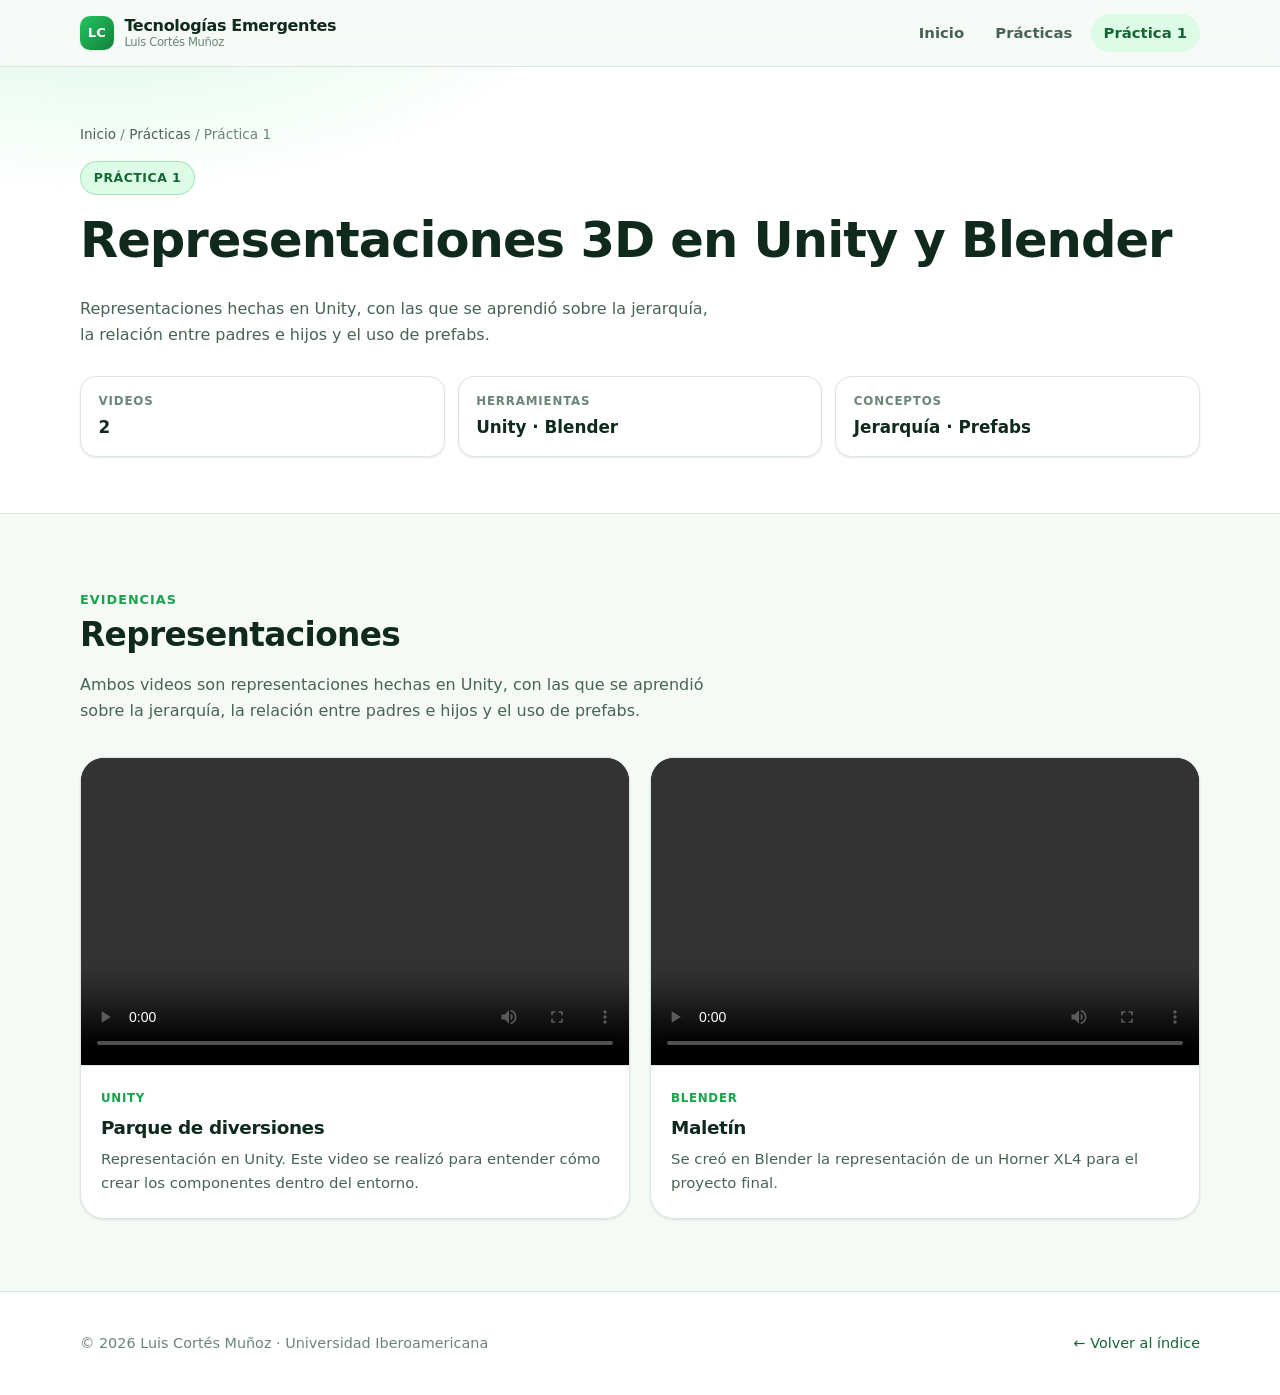
==== practica-1.html @ bbcc7847 "Deja la Practica 1 solo con las representaciones 3D Elimina todo el contenido de seleccion de equipo" ====
<!DOCTYPE html>
<html lang="es">
<head>
  <meta charset="utf-8">
  <meta name="viewport" content="width=device-width, initial-scale=1">
  <title>Práctica 1 · Prácticas Tecnologías Emergentes</title>
  <meta name="description" content="Práctica 1: representaciones 3D en Unity y Blender — jerarquía, padres e hijos y prefabs.">
  <meta name="author" content="Luis Cortés Muñoz">
  <link rel="stylesheet" href="assets/css/styles.css">
  <link rel="icon" href="data:image/svg+xml,<svg xmlns='http://www.w3.org/2000/svg' viewBox='0 0 100 100'><rect width='100' height='100' rx='22' fill='%2316a34a'/><text x='50' y='68' font-size='54' font-family='sans-serif' font-weight='bold' fill='white' text-anchor='middle'>LC</text></svg>">
</head>
<body>
  <a class="skip-link" href="#main">Saltar al contenido</a>

  <header class="site-header">
    <div class="container nav">
      <a class="brand" href="index.html">
        <span class="brand__mark">LC</span>
        <span class="brand__text">
          Tecnologías Emergentes
          <small>Luis Cortés Muñoz</small>
        </span>
      </a>

      <button class="nav__toggle" type="button" aria-expanded="false" aria-controls="nav-links">☰</button>

      <ul class="nav__links" id="nav-links">
        <li><a href="index.html">Inicio</a></li>
        <li><a href="index.html#practicas">Prácticas</a></li>
        <li><a class="is-active" href="practica-1.html">Práctica 1</a></li>
      </ul>
    </div>
  </header>

  <main id="main">

    <!-- ============ ENCABEZADO ============ -->
    <section class="page-hero">
      <div class="container">
        <p class="breadcrumb"><a href="index.html">Inicio</a> / <a href="index.html#practicas">Prácticas</a> / Práctica 1</p>
        <span class="eyebrow">Práctica 1</span>
        <h1>Representaciones 3D en Unity y Blender</h1>
        <p class="lead" style="color: var(--text-soft); max-width: 62ch;">
          Representaciones hechas en Unity, con las que se aprendió sobre la jerarquía,
          la relación entre padres e hijos y el uso de prefabs.
        </p>

        <dl class="meta-grid">
          <div class="meta">
            <dt>Videos</dt>
            <dd>2</dd>
          </div>
          <div class="meta">
            <dt>Herramientas</dt>
            <dd>Unity · Blender</dd>
          </div>
          <div class="meta">
            <dt>Conceptos</dt>
            <dd>Jerarquía · Prefabs</dd>
          </div>
        </dl>
      </div>
    </section>

    <!-- ============ VIDEOS ============ -->
    <section class="section" id="videos">
      <div class="container">
        <div class="section__head">
          <span class="section-number">Evidencias</span>
          <h2>Representaciones</h2>
          <p>
            Ambos videos son representaciones hechas en Unity, con las que se aprendió sobre
            la jerarquía, la relación entre padres e hijos y el uso de prefabs.
          </p>
        </div>

        <div class="video-grid">

          <figure class="video-card">
            <video controls preload="metadata" playsinline>
              <source src="assets/videos/parque-de-diversiones.mp4" type="video/mp4">
              Tu navegador no admite la reproducción de video.
              <a href="assets/videos/parque-de-diversiones.mp4">Descargar el video</a>.
            </video>
            <figcaption>
              <span class="card__kicker">Unity</span>
              <h3>Parque de diversiones</h3>
              <p>
                Representación en Unity. Este video se realizó para entender cómo crear los
                componentes dentro del entorno.
              </p>
            </figcaption>
          </figure>

          <figure class="video-card">
            <video controls preload="metadata" playsinline>
              <source src="assets/videos/maletin.mp4" type="video/mp4">
              Tu navegador no admite la reproducción de video.
              <a href="assets/videos/maletin.mp4">Descargar el video</a>.
            </video>
            <figcaption>
              <span class="card__kicker">Blender</span>
              <h3>Maletín</h3>
              <p>
                Se creó en Blender la representación de un Horner XL4 para el proyecto final.
              </p>
            </figcaption>
          </figure>

        </div>
      </div>
    </section>

  </main>

  <footer class="site-footer">
    <div class="container">
      <span>© <span id="year">2026</span> Luis Cortés Muñoz · Universidad Iberoamericana</span>
      <a href="index.html">← Volver al índice</a>
    </div>
  </footer>

  <button class="to-top" type="button" aria-label="Volver arriba">↑</button>

  <script src="assets/js/main.js"></script>
  <script>document.getElementById("year").textContent = new Date().getFullYear();</script>
</body>
</html>
---- assets/css/styles.css ----
/* ============================================================
   Portafolio de Prácticas — Luis Cortés Muñoz
   Paleta moderna en tonos verdes
   ============================================================ */

/* ---------- Tokens ---------- */
:root {
  --green-50:  #f0fdf5;
  --green-100: #dcfce8;
  --green-200: #bbf7d1;
  --green-300: #86efac;
  --green-400: #4ade80;
  --green-500: #22c55e;
  --green-600: #16a34a;
  --green-700: #15803d;
  --green-800: #166534;
  --green-900: #14532d;
  --green-950: #052e1b;

  --bg:            #f6faf7;
  --bg-alt:        #ffffff;
  --surface:       #ffffff;
  --surface-soft:  var(--green-50);
  --border:        #dbe7de;
  --border-strong: #c3d9c9;

  --text:      #0f2a1d;
  --text-soft: #476353;
  --text-mute: #6b8577;

  --brand:      var(--green-600);
  --brand-ink:  var(--green-800);
  --brand-soft: var(--green-100);
  --on-brand:   #ffffff;

  --radius-sm: 10px;
  --radius:    16px;
  --radius-lg: 24px;

  --shadow-sm: 0 1px 2px rgba(6, 46, 27, .06), 0 1px 3px rgba(6, 46, 27, .05);
  --shadow:    0 4px 14px rgba(6, 46, 27, .07), 0 2px 6px rgba(6, 46, 27, .04);
  --shadow-lg: 0 18px 40px rgba(6, 46, 27, .12);

  --maxw: 1120px;
  --font: "Inter", "Segoe UI", system-ui, -apple-system, "Helvetica Neue", Arial, sans-serif;
}

@media (prefers-color-scheme: dark) {
  :root {
    --bg:            #071a11;
    --bg-alt:        #0a2317;
    --surface:       #0d2a1c;
    --surface-soft:  #0a2317;
    --border:        #1c4530;
    --border-strong: #276444;

    --text:      #e8f6ed;
    --text-soft: #a9c9b7;
    --text-mute: #8bb09b;

    --brand:      var(--green-400);
    --brand-ink:  var(--green-300);
    --brand-soft: #10331f;
    --on-brand:   #052e1b;

    --shadow-sm: 0 1px 2px rgba(0, 0, 0, .4);
    --shadow:    0 6px 18px rgba(0, 0, 0, .38);
    --shadow-lg: 0 20px 44px rgba(0, 0, 0, .5);
  }
}

/* ---------- Base ---------- */
*, *::before, *::after { box-sizing: border-box; }

html { scroll-behavior: smooth; scroll-padding-top: 90px; }

body {
  margin: 0;
  font-family: var(--font);
  font-size: 16px;
  line-height: 1.65;
  color: var(--text);
  background: var(--bg);
  -webkit-font-smoothing: antialiased;
}

img { max-width: 100%; display: block; }

a { color: var(--brand-ink); text-decoration: none; }
a:hover { text-decoration: underline; }

h1, h2, h3, h4 { line-height: 1.2; margin: 0 0 .5em; letter-spacing: -0.02em; }
h1 { font-size: clamp(2rem, 5vw, 3.1rem); font-weight: 800; }
h2 { font-size: clamp(1.5rem, 3.2vw, 2.05rem); font-weight: 750; }
h3 { font-size: 1.15rem; font-weight: 700; }
p  { margin: 0 0 1rem; }

:focus-visible {
  outline: 3px solid var(--brand);
  outline-offset: 3px;
  border-radius: 6px;
}

.container {
  width: min(100% - 2.5rem, var(--maxw));
  margin-inline: auto;
}

.skip-link {
  position: absolute;
  left: -9999px;
  top: 0;
  background: var(--brand);
  color: var(--on-brand);
  padding: .6rem 1rem;
  z-index: 100;
  border-radius: 0 0 var(--radius-sm) 0;
}
.skip-link:focus { left: 0; }

.sr-only {
  position: absolute;
  width: 1px; height: 1px;
  padding: 0; margin: -1px;
  overflow: hidden;
  clip: rect(0 0 0 0);
  white-space: nowrap;
  border: 0;
}

/* ---------- Header / Nav ---------- */
.site-header {
  position: sticky;
  top: 0;
  z-index: 50;
  background: color-mix(in srgb, var(--bg) 88%, transparent);
  backdrop-filter: blur(12px);
  border-bottom: 1px solid var(--border);
}

.nav {
  display: flex;
  align-items: center;
  justify-content: space-between;
  gap: 1rem;
  min-height: 66px;
}

.brand {
  display: inline-flex;
  align-items: center;
  gap: .65rem;
  font-weight: 750;
  color: var(--text);
  letter-spacing: -0.02em;
}
.brand:hover { text-decoration: none; }

.brand__mark {
  display: grid;
  place-items: center;
  width: 34px;
  height: 34px;
  border-radius: 10px;
  background: linear-gradient(135deg, var(--green-500), var(--green-700));
  color: #fff;
  font-size: .82rem;
  font-weight: 800;
  letter-spacing: .02em;
  box-shadow: var(--shadow-sm);
}

.brand__text { display: flex; flex-direction: column; line-height: 1.15; }
.brand__text small { font-size: .72rem; font-weight: 500; color: var(--text-mute); }

.nav__toggle {
  display: none;
  border: 1px solid var(--border-strong);
  background: var(--surface);
  color: var(--text);
  border-radius: var(--radius-sm);
  padding: .5rem .7rem;
  font-size: 1rem;
  cursor: pointer;
}

.nav__links {
  display: flex;
  align-items: center;
  gap: .35rem;
  list-style: none;
  margin: 0;
  padding: 0;
}

.nav__links a {
  display: block;
  padding: .45rem .8rem;
  border-radius: 999px;
  font-size: .93rem;
  font-weight: 550;
  color: var(--text-soft);
}
.nav__links a:hover { background: var(--brand-soft); color: var(--brand-ink); text-decoration: none; }
.nav__links a.is-active { background: var(--brand-soft); color: var(--brand-ink); }

@media (max-width: 780px) {
  .nav__toggle { display: block; }
  .nav__links {
    position: absolute;
    inset: 100% 1.25rem auto 1.25rem;
    flex-direction: column;
    align-items: stretch;
    gap: .15rem;
    padding: .5rem;
    background: var(--surface);
    border: 1px solid var(--border);
    border-radius: var(--radius);
    box-shadow: var(--shadow-lg);
    display: none;
  }
  .nav__links.is-open { display: flex; }
  .nav__links a { padding: .7rem .85rem; border-radius: var(--radius-sm); }
}

/* ---------- Hero ---------- */
.hero {
  position: relative;
  overflow: hidden;
  padding: clamp(3rem, 8vw, 5.5rem) 0 clamp(2.5rem, 6vw, 4rem);
  background:
    radial-gradient(900px 420px at 12% -10%, color-mix(in srgb, var(--green-400) 22%, transparent), transparent 65%),
    radial-gradient(700px 380px at 92% 8%, color-mix(in srgb, var(--green-600) 18%, transparent), transparent 62%),
    var(--bg-alt);
  border-bottom: 1px solid var(--border);
}

.hero__grid {
  display: grid;
  grid-template-columns: 1.15fr .85fr;
  gap: clamp(1.5rem, 4vw, 3rem);
  align-items: center;
}
@media (max-width: 900px) { .hero__grid { grid-template-columns: 1fr; } }

.eyebrow {
  display: inline-flex;
  align-items: center;
  gap: .5rem;
  padding: .35rem .8rem;
  border-radius: 999px;
  background: var(--brand-soft);
  color: var(--brand-ink);
  border: 1px solid color-mix(in srgb, var(--brand) 28%, transparent);
  font-size: .78rem;
  font-weight: 650;
  letter-spacing: .04em;
  text-transform: uppercase;
  margin-bottom: 1rem;
}

.hero p.lead {
  font-size: clamp(1rem, 1.6vw, 1.12rem);
  color: var(--text-soft);
  max-width: 58ch;
}

.hero__actions { display: flex; flex-wrap: wrap; gap: .75rem; margin-top: 1.5rem; }

/* Tarjeta de perfil */
.profile {
  background: var(--surface);
  border: 1px solid var(--border);
  border-radius: var(--radius-lg);
  padding: 1.6rem;
  box-shadow: var(--shadow);
}
.profile__head { display: flex; align-items: center; gap: .9rem; margin-bottom: 1rem; }
.avatar {
  display: grid;
  place-items: center;
  width: 56px; height: 56px;
  flex: 0 0 auto;
  border-radius: 18px;
  background: linear-gradient(135deg, var(--green-500), var(--green-800));
  color: #fff;
  font-weight: 800;
  font-size: 1.1rem;
}
.profile__head h2 { font-size: 1.15rem; margin: 0; }
.profile__head span { font-size: .85rem; color: var(--text-mute); }
.profile p { font-size: .95rem; color: var(--text-soft); margin: 0; }

.tag-row { display: flex; flex-wrap: wrap; gap: .4rem; margin-top: 1rem; }
.tag {
  font-size: .76rem;
  font-weight: 600;
  padding: .3rem .65rem;
  border-radius: 999px;
  background: var(--surface-soft);
  border: 1px solid var(--border);
  color: var(--text-soft);
}

/* ---------- Botones ---------- */
.btn {
  display: inline-flex;
  align-items: center;
  gap: .5rem;
  padding: .7rem 1.15rem;
  border-radius: 999px;
  font-size: .93rem;
  font-weight: 650;
  border: 1px solid transparent;
  cursor: pointer;
  transition: transform .15s ease, box-shadow .15s ease, background .15s ease;
}
.btn:hover { text-decoration: none; transform: translateY(-1px); }

.btn--primary {
  background: linear-gradient(135deg, var(--green-600), var(--green-700));
  color: #fff;
  box-shadow: var(--shadow-sm);
}
.btn--primary:hover { box-shadow: var(--shadow); }

.btn--ghost {
  background: var(--surface);
  color: var(--brand-ink);
  border-color: var(--border-strong);
}
.btn--ghost:hover { background: var(--brand-soft); }

.btn--sm { padding: .48rem .85rem; font-size: .84rem; }

/* ---------- Secciones ---------- */
.section { padding: clamp(2.75rem, 6vw, 4.5rem) 0; }
.section--alt { background: var(--bg-alt); border-block: 1px solid var(--border); }

.section__head { max-width: 62ch; margin-bottom: 2rem; }
.section__head p { color: var(--text-soft); margin: 0; }

.section-number {
  display: inline-block;
  font-size: .8rem;
  font-weight: 700;
  color: var(--brand);
  letter-spacing: .08em;
  text-transform: uppercase;
  margin-bottom: .35rem;
}

/* ---------- Grid de prácticas (índice) ---------- */
.practices {
  display: grid;
  grid-template-columns: repeat(auto-fill, minmax(280px, 1fr));
  gap: 1.15rem;
}

.practice {
  position: relative;
  display: flex;
  flex-direction: column;
  gap: .6rem;
  padding: 1.4rem;
  background: var(--surface);
  border: 1px solid var(--border);
  border-radius: var(--radius-lg);
  box-shadow: var(--shadow-sm);
  transition: transform .18s ease, box-shadow .18s ease, border-color .18s ease;
}
.practice--ready:hover {
  transform: translateY(-3px);
  box-shadow: var(--shadow-lg);
  border-color: color-mix(in srgb, var(--brand) 45%, var(--border));
}
.practice--soon { opacity: .72; border-style: dashed; box-shadow: none; }

.practice__num {
  display: grid;
  place-items: center;
  width: 42px; height: 42px;
  border-radius: 14px;
  background: var(--brand-soft);
  color: var(--brand-ink);
  font-weight: 800;
}
.practice h3 { margin: 0; }
.practice p { font-size: .92rem; color: var(--text-soft); margin: 0; flex: 1; }

.badge {
  align-self: flex-start;
  font-size: .72rem;
  font-weight: 700;
  letter-spacing: .05em;
  text-transform: uppercase;
  padding: .22rem .6rem;
  border-radius: 999px;
}
.badge--ready { background: var(--brand-soft); color: var(--brand-ink); }
.badge--soon  { background: var(--surface-soft); color: var(--text-mute); border: 1px solid var(--border); }

.practice__link::after { content: ""; position: absolute; inset: 0; border-radius: inherit; }

/* ---------- Encabezado de práctica ---------- */
.page-hero {
  padding: clamp(2.25rem, 6vw, 3.5rem) 0 clamp(1.5rem, 4vw, 2.5rem);
  background:
    radial-gradient(800px 360px at 8% -20%, color-mix(in srgb, var(--green-400) 20%, transparent), transparent 60%),
    var(--bg-alt);
  border-bottom: 1px solid var(--border);
}

.breadcrumb {
  font-size: .85rem;
  color: var(--text-mute);
  margin-bottom: 1rem;
}
.breadcrumb a { color: var(--text-soft); }

.meta-grid {
  display: grid;
  grid-template-columns: repeat(auto-fit, minmax(160px, 1fr));
  gap: .8rem;
  margin-top: 1.75rem;
}
.meta {
  background: var(--surface);
  border: 1px solid var(--border);
  border-radius: var(--radius);
  padding: .9rem 1.1rem;
  box-shadow: var(--shadow-sm);
}
.meta dt {
  font-size: .74rem;
  text-transform: uppercase;
  letter-spacing: .07em;
  color: var(--text-mute);
  font-weight: 650;
  margin-bottom: .2rem;
}
.meta dd { margin: 0; font-weight: 700; font-size: 1.05rem; }

/* ---------- Lista de componentes ---------- */
.checklist {
  display: grid;
  grid-template-columns: repeat(auto-fill, minmax(220px, 1fr));
  gap: .6rem;
  list-style: none;
  padding: 0;
  margin: 0;
}
.checklist li {
  display: flex;
  align-items: center;
  gap: .65rem;
  padding: .75rem 1rem;
  background: var(--surface);
  border: 1px solid var(--border);
  border-radius: var(--radius);
  font-size: .93rem;
  font-weight: 550;
}
.checklist li::before {
  content: "";
  flex: 0 0 auto;
  width: 9px; height: 9px;
  border-radius: 50%;
  background: var(--brand);
  box-shadow: 0 0 0 4px color-mix(in srgb, var(--brand) 18%, transparent);
}

/* ---------- Tarjetas de componentes ---------- */
.cards {
  display: grid;
  grid-template-columns: repeat(auto-fill, minmax(300px, 1fr));
  gap: 1.25rem;
}

.card {
  display: flex;
  flex-direction: column;
  background: var(--surface);
  border: 1px solid var(--border);
  border-radius: var(--radius-lg);
  overflow: hidden;
  box-shadow: var(--shadow-sm);
  transition: transform .18s ease, box-shadow .18s ease;
}
.card:hover { transform: translateY(-3px); box-shadow: var(--shadow-lg); }

.card__media {
  position: relative;
  aspect-ratio: 4 / 3;
  background: var(--surface-soft);
  border-bottom: 1px solid var(--border);
  padding: 1rem;
  display: grid;
  place-items: center;
}
.card__media img {
  width: 100%;
  height: 100%;
  object-fit: contain;
  mix-blend-mode: multiply;
}
@media (prefers-color-scheme: dark) {
  .card__media { background: #f5faf7; }
  .card__media img { mix-blend-mode: normal; }
}

.card__figure { font-size: .76rem; color: var(--text-mute); margin: .55rem 0 0; }

.card__body { padding: 1.1rem 1.2rem .4rem; flex: 1; }

.card__kicker {
  display: inline-block;
  font-size: .74rem;
  font-weight: 700;
  letter-spacing: .06em;
  text-transform: uppercase;
  color: var(--brand);
  margin-bottom: .35rem;
}
.card__body h3 { font-size: 1.05rem; margin-bottom: .6rem; }

.specs { list-style: none; margin: 0; padding: 0; display: grid; gap: .3rem; }
.specs li {
  font-size: .875rem;
  color: var(--text-soft);
  padding-left: 1.05rem;
  position: relative;
}
.specs li::before {
  content: "";
  position: absolute;
  left: 0; top: .58em;
  width: 6px; height: 6px;
  border-radius: 2px;
  background: color-mix(in srgb, var(--brand) 55%, transparent);
}

.card__footer {
  display: flex;
  align-items: center;
  justify-content: space-between;
  gap: .75rem;
  flex-wrap: wrap;
  padding: 1rem 1.2rem 1.2rem;
}
.price {
  font-size: 1.2rem;
  font-weight: 800;
  color: var(--brand-ink);
  letter-spacing: -0.02em;
}

/* ---------- Videos ---------- */
.video-grid {
  display: grid;
  grid-template-columns: repeat(auto-fit, minmax(320px, 1fr));
  gap: 1.25rem;
}

.video-card {
  margin: 0;
  display: flex;
  flex-direction: column;
  background: var(--surface);
  border: 1px solid var(--border);
  border-radius: var(--radius-lg);
  overflow: hidden;
  box-shadow: var(--shadow-sm);
}

.video-card video {
  width: 100%;
  aspect-ratio: 16 / 9;
  background: #06180f;
  display: block;
  border-bottom: 1px solid var(--border);
}

.video-card figcaption { padding: 1.15rem 1.25rem 1.35rem; }
.video-card figcaption h3 { margin: .15rem 0 .5rem; }
.video-card figcaption p { margin: 0; font-size: .93rem; color: var(--text-soft); }

/* ---------- Bloque de referencia / nota ---------- */
.note {
  display: flex;
  gap: .9rem;
  padding: 1.1rem 1.25rem;
  background: var(--surface-soft);
  border: 1px solid var(--border);
  border-left: 4px solid var(--brand);
  border-radius: var(--radius);
  color: var(--text-soft);
  font-size: .93rem;
}
.note strong { color: var(--text); }
.note p:last-child { margin: 0; }

/* ---------- Índice lateral ---------- */
.toc {
  display: flex;
  flex-wrap: wrap;
  gap: .45rem;
  list-style: none;
  margin: 0 0 2rem;
  padding: 0;
}
.toc a {
  display: block;
  padding: .45rem .9rem;
  border-radius: 999px;
  background: var(--surface);
  border: 1px solid var(--border);
  font-size: .86rem;
  font-weight: 600;
  color: var(--text-soft);
}
.toc a:hover { background: var(--brand-soft); color: var(--brand-ink); text-decoration: none; }

/* ---------- Footer ---------- */
.site-footer {
  padding: 2.5rem 0;
  border-top: 1px solid var(--border);
  background: var(--bg-alt);
  color: var(--text-mute);
  font-size: .9rem;
}
.site-footer .container {
  display: flex;
  flex-wrap: wrap;
  gap: 1rem;
  align-items: center;
  justify-content: space-between;
}

/* ---------- Botón subir ---------- */
.to-top {
  position: fixed;
  right: 1.1rem;
  bottom: 1.1rem;
  width: 44px; height: 44px;
  display: grid;
  place-items: center;
  border-radius: 50%;
  background: var(--brand);
  color: var(--on-brand);
  border: none;
  box-shadow: var(--shadow);
  cursor: pointer;
  opacity: 0;
  visibility: hidden;
  transform: translateY(8px);
  transition: all .2s ease;
  z-index: 40;
}
.to-top.is-visible { opacity: 1; visibility: visible; transform: none; }

@media (prefers-reduced-motion: reduce) {
  * { transition: none !important; animation: none !important; }
  html { scroll-behavior: auto; }
}
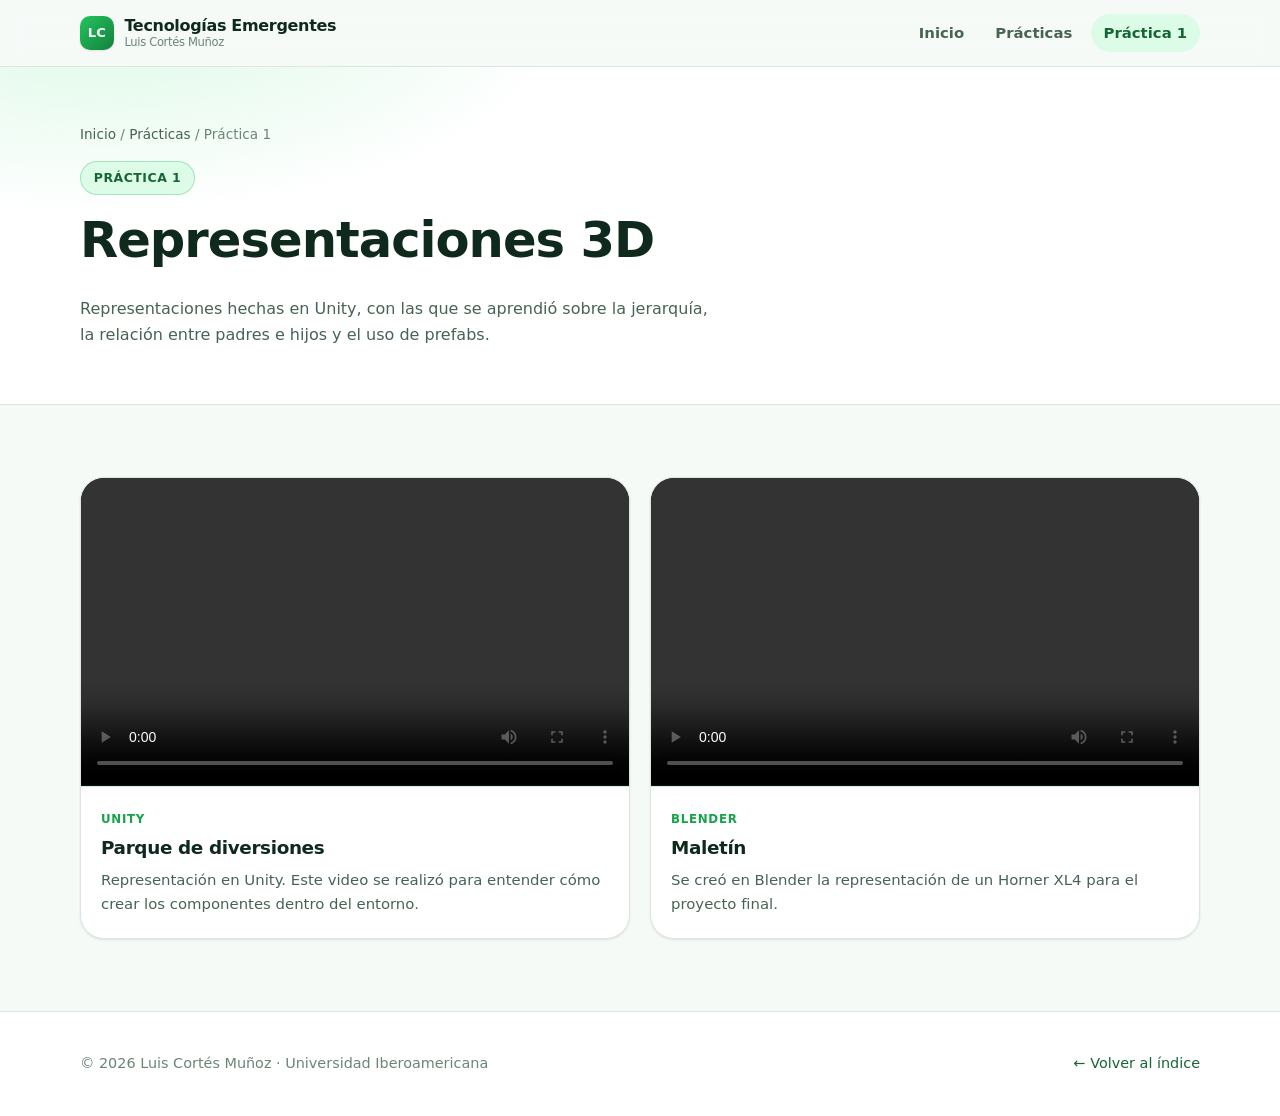
==== commit 4085dbd7: "Simplifica la Practica 1 al bloque de Representaciones 3D Quita el resumen de datos rapidos y el enc" ====
--- a/practica-1.html
+++ b/practica-1.html
@@ -39,41 +39,17 @@
       <div class="container">
         <p class="breadcrumb"><a href="index.html">Inicio</a> / <a href="index.html#practicas">Prácticas</a> / Práctica 1</p>
         <span class="eyebrow">Práctica 1</span>
-        <h1>Representaciones 3D en Unity y Blender</h1>
+        <h1>Representaciones 3D</h1>
         <p class="lead" style="color: var(--text-soft); max-width: 62ch;">
           Representaciones hechas en Unity, con las que se aprendió sobre la jerarquía,
           la relación entre padres e hijos y el uso de prefabs.
         </p>
-
-        <dl class="meta-grid">
-          <div class="meta">
-            <dt>Videos</dt>
-            <dd>2</dd>
-          </div>
-          <div class="meta">
-            <dt>Herramientas</dt>
-            <dd>Unity · Blender</dd>
-          </div>
-          <div class="meta">
-            <dt>Conceptos</dt>
-            <dd>Jerarquía · Prefabs</dd>
-          </div>
-        </dl>
       </div>
     </section>
 
     <!-- ============ VIDEOS ============ -->
     <section class="section" id="videos">
       <div class="container">
-        <div class="section__head">
-          <span class="section-number">Evidencias</span>
-          <h2>Representaciones</h2>
-          <p>
-            Ambos videos son representaciones hechas en Unity, con las que se aprendió sobre
-            la jerarquía, la relación entre padres e hijos y el uso de prefabs.
-          </p>
-        </div>
-
         <div class="video-grid">
 
           <figure class="video-card">
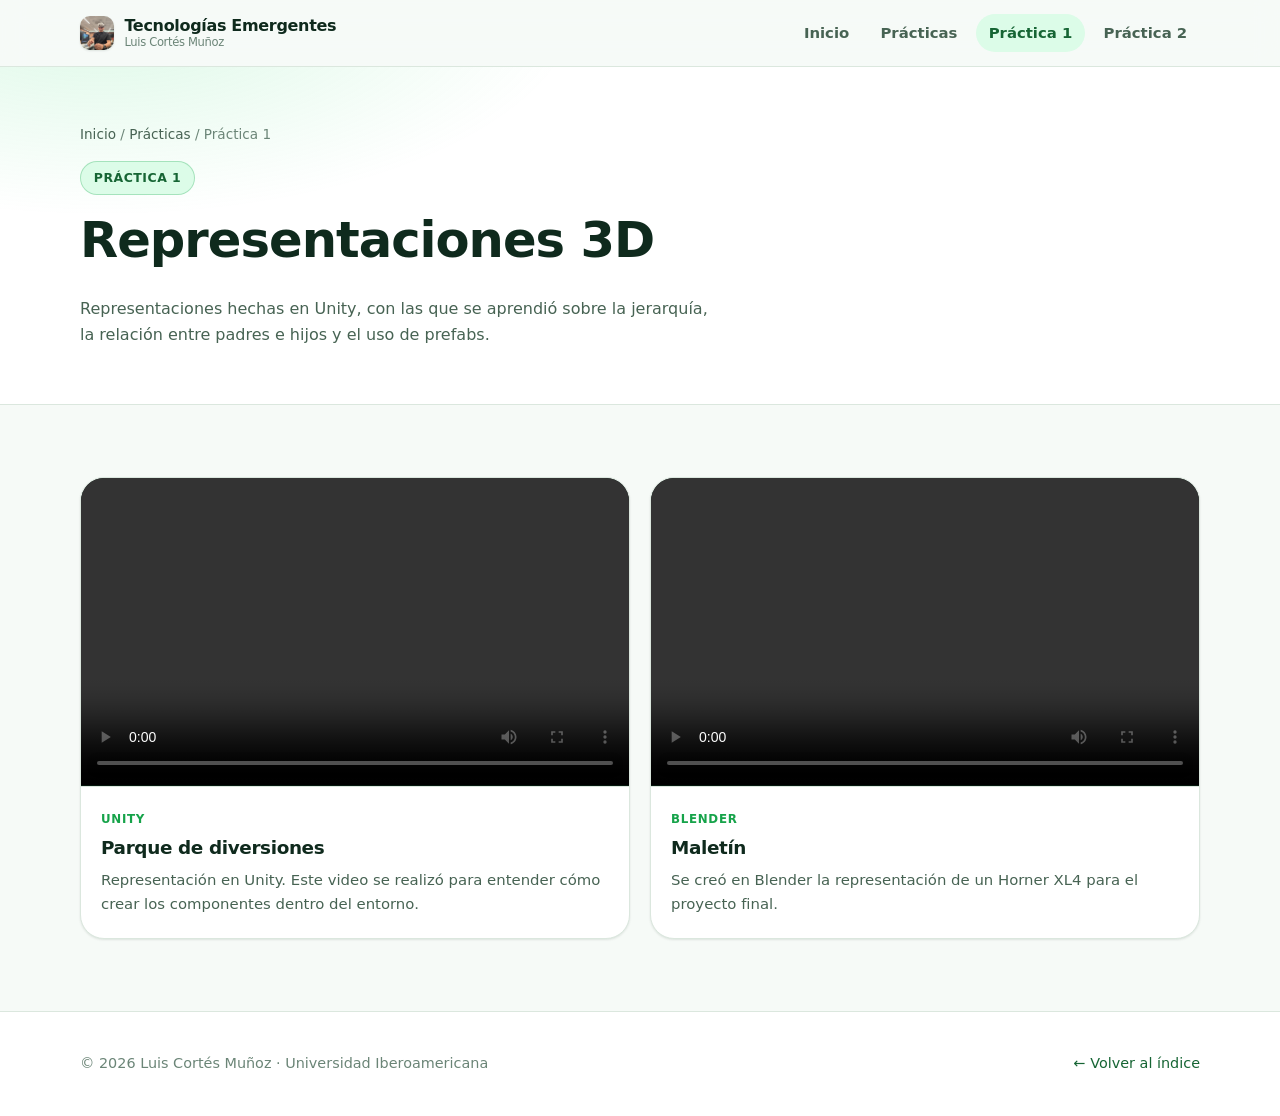
==== commit e1ec0f7b: "Agrega la Practica 2 de animaciones y actualiza el perfil - Nueva pagina practica-2.html con el proc" ====
--- a/practica-1.html
+++ b/practica-1.html
@@ -7,7 +7,7 @@
   <meta name="description" content="Práctica 1: representaciones 3D en Unity y Blender — jerarquía, padres e hijos y prefabs.">
   <meta name="author" content="Luis Cortés Muñoz">
   <link rel="stylesheet" href="assets/css/styles.css">
-  <link rel="icon" href="data:image/svg+xml,<svg xmlns='http://www.w3.org/2000/svg' viewBox='0 0 100 100'><rect width='100' height='100' rx='22' fill='%2316a34a'/><text x='50' y='68' font-size='54' font-family='sans-serif' font-weight='bold' fill='white' text-anchor='middle'>LC</text></svg>">
+  <link rel="icon" href="assets/img/perfil.jpg">
 </head>
 <body>
   <a class="skip-link" href="#main">Saltar al contenido</a>
@@ -15,7 +15,7 @@
   <header class="site-header">
     <div class="container nav">
       <a class="brand" href="index.html">
-        <span class="brand__mark">LC</span>
+        <img class="brand__mark brand__mark--photo" src="assets/img/perfil.jpg" alt="Luis Cortés Muñoz">
         <span class="brand__text">
           Tecnologías Emergentes
           <small>Luis Cortés Muñoz</small>
@@ -28,6 +28,7 @@
         <li><a href="index.html">Inicio</a></li>
         <li><a href="index.html#practicas">Prácticas</a></li>
         <li><a class="is-active" href="practica-1.html">Práctica 1</a></li>
+        <li><a href="practica-2.html">Práctica 2</a></li>
       </ul>
     </div>
   </header>
--- a/assets/css/styles.css
+++ b/assets/css/styles.css
@@ -663,3 +663,32 @@
   * { transition: none !important; animation: none !important; }
   html { scroll-behavior: auto; }
 }
+
+/* ---------- Fotografía de perfil ---------- */
+.brand__mark--photo {
+  display: block;
+  object-fit: cover;
+  object-position: 62% 30%;
+  background: var(--surface-soft);
+  padding: 0;
+}
+
+.avatar--photo {
+  display: block;
+  object-fit: cover;
+  object-position: 62% 30%;
+  background: var(--surface-soft);
+  border: 1px solid var(--border);
+  width: 64px;
+  height: 64px;
+  border-radius: 20px;
+}
+
+/* ---------- Tarjetas de pasos (proceso) ---------- */
+.card--step { cursor: default; }
+.card--step:hover { transform: none; box-shadow: var(--shadow-sm); }
+.card--step .card__body { padding-bottom: 1.2rem; }
+.card--step .card__body p { margin: 0; font-size: .93rem; color: var(--text-soft); }
+
+/* Rejilla de video con una sola pieza de evidencia */
+.video-grid--single { max-width: 840px; margin-inline: auto; }
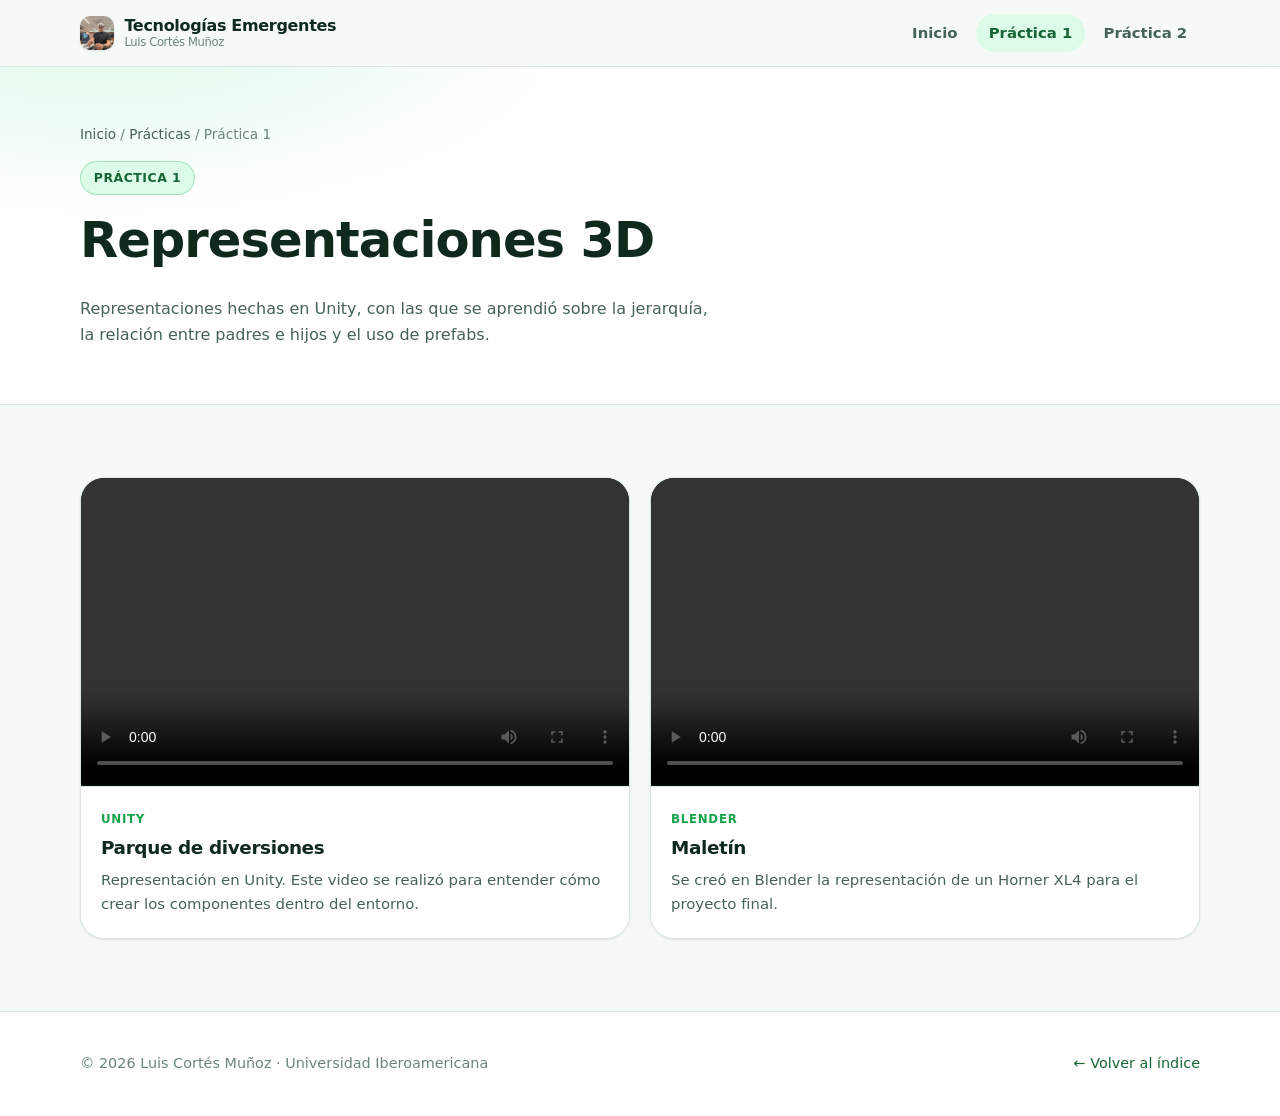
==== commit a544c757: "Deja el menu superior solo con Inicio y las practicas Quita los enlaces "Practicas" y "Sobre mi" del" ====
--- a/practica-1.html
+++ b/practica-1.html
@@ -26,7 +26,6 @@
 
       <ul class="nav__links" id="nav-links">
         <li><a href="index.html">Inicio</a></li>
-        <li><a href="index.html#practicas">Prácticas</a></li>
         <li><a class="is-active" href="practica-1.html">Práctica 1</a></li>
         <li><a href="practica-2.html">Práctica 2</a></li>
       </ul>
--- a/assets/css/styles.css
+++ b/assets/css/styles.css
@@ -202,7 +202,29 @@
   color: var(--text-soft);
 }
 .nav__links a:hover { background: var(--brand-soft); color: var(--brand-ink); text-decoration: none; }
-.nav__links a.is-active { background: var(--brand-soft); color: var(--brand-ink); }
+.nav__links a:focus-visible { background: var(--brand-soft); color: var(--brand-ink); }
+
+/* Estado activo: verde suave + texto verde oscuro (contraste alto) */
+.nav__links a.is-active,
+.nav__links a.is-active:hover,
+.nav__links a.is-active:focus-visible {
+  background: var(--brand-soft);
+  color: var(--brand-ink);
+  font-weight: 650;
+}
+
+/* El botón del menú es verde sólido: el texto siempre va en blanco.
+   Sin estas reglas, `.nav__links a` (0,1,1) gana sobre `.btn--primary` (0,1,0)
+   y el botón queda con el gris de los enlaces inactivos. */
+.nav__links a.btn--primary,
+.nav__links a.btn--primary:hover,
+.nav__links a.btn--primary:focus-visible,
+.nav__links a.btn--primary.is-active,
+.nav__links a.btn--primary.is-active:hover,
+.nav__links a.btn--primary.is-active:focus-visible {
+  background: linear-gradient(135deg, var(--green-600), var(--green-700));
+  color: #fff;
+}
 
 @media (max-width: 780px) {
   .nav__toggle { display: block; }
@@ -679,10 +701,70 @@
   object-position: 62% 30%;
   background: var(--surface-soft);
   border: 1px solid var(--border);
-  width: 64px;
-  height: 64px;
-  border-radius: 20px;
-}
+  width: 82px;
+  height: 82px;
+  border-radius: 24px;
+  cursor: pointer;
+  transition: transform .18s ease, box-shadow .18s ease;
+}
+.avatar-trigger {
+  flex: 0 0 auto;
+  padding: 0;
+  border: 0;
+  background: none;
+  line-height: 0;
+  border-radius: 24px;
+  cursor: pointer;
+}
+.avatar-trigger:hover .avatar--photo,
+.avatar-trigger:focus-visible .avatar--photo {
+  transform: scale(1.05);
+  box-shadow: var(--shadow);
+}
+
+/* ---------- Lightbox ---------- */
+.lightbox {
+  position: fixed;
+  inset: 0;
+  z-index: 60;
+  display: none;
+  place-items: center;
+  padding: clamp(1rem, 5vw, 3rem);
+  background: rgba(4, 20, 12, .82);
+  backdrop-filter: blur(3px);
+}
+.lightbox.is-open { display: grid; }
+.lightbox:focus { outline: none; }
+
+.lightbox__img {
+  display: block;
+  max-width: min(560px, 100%);
+  max-height: 82vh;
+  width: auto;
+  height: auto;
+  object-fit: contain;
+  border-radius: var(--radius-lg);
+  box-shadow: var(--shadow-lg);
+}
+
+.lightbox__close {
+  position: absolute;
+  top: clamp(.75rem, 3vw, 1.5rem);
+  right: clamp(.75rem, 3vw, 1.5rem);
+  display: grid;
+  place-items: center;
+  width: 42px;
+  height: 42px;
+  border: 1px solid rgba(255, 255, 255, .35);
+  border-radius: 50%;
+  background: rgba(255, 255, 255, .12);
+  color: #fff;
+  font-size: 1.2rem;
+  line-height: 1;
+  cursor: pointer;
+  transition: background .15s ease, transform .15s ease;
+}
+.lightbox__close:hover { background: rgba(255, 255, 255, .26); transform: scale(1.06); }
 
 /* ---------- Tarjetas de pasos (proceso) ---------- */
 .card--step { cursor: default; }
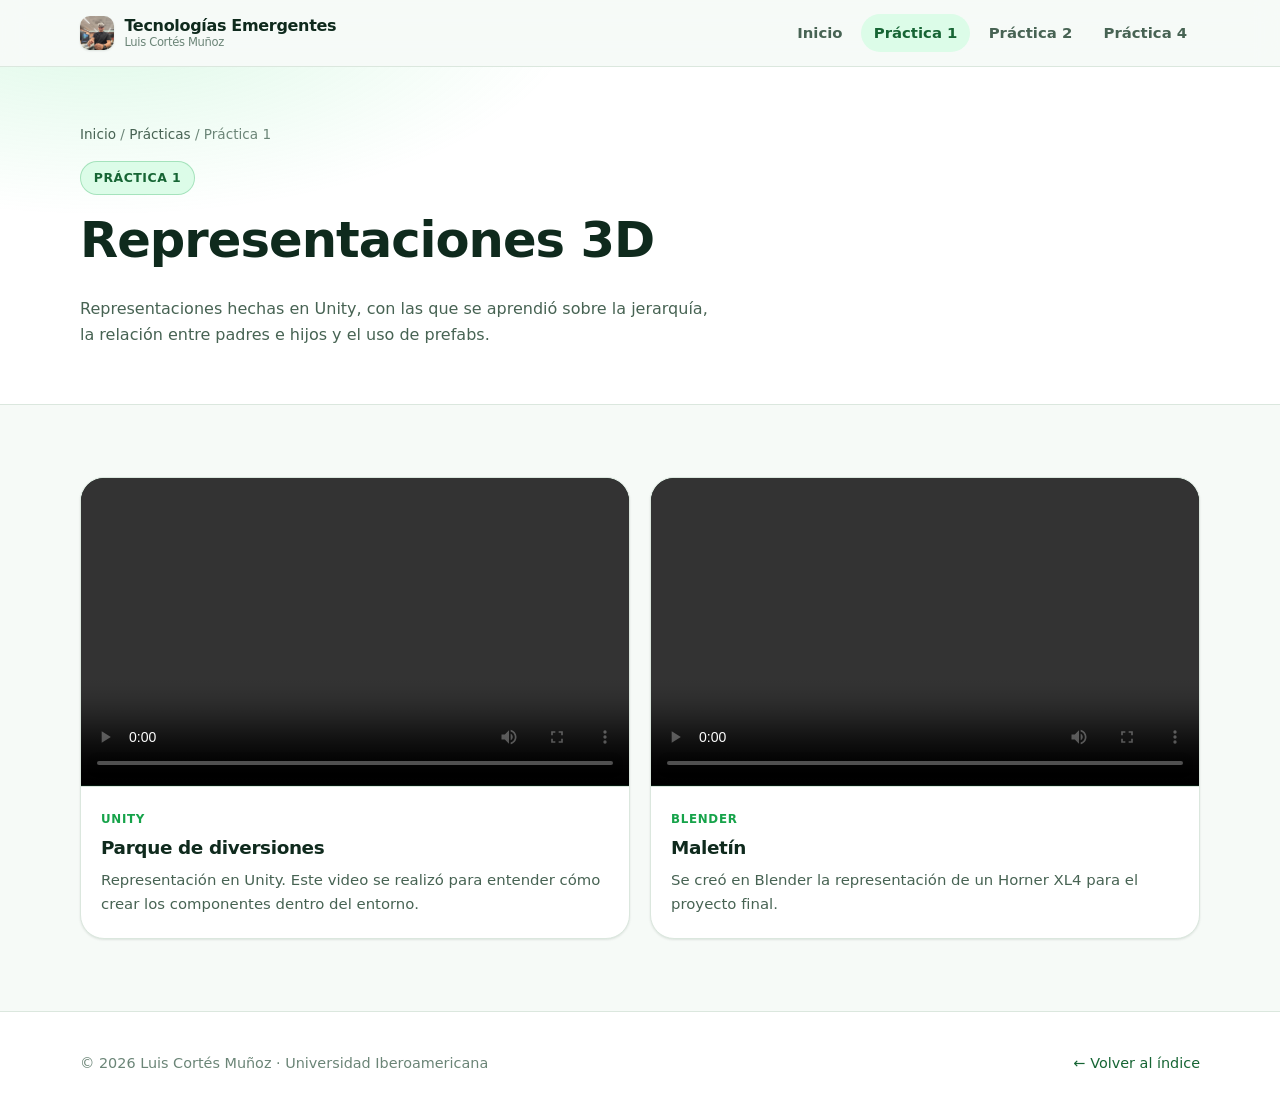
==== commit c59d29cf: "Agrega la Practica 4 de nave, colliders y realidad mixta - Nueva pagina practica-4.html con objetivo" ====
--- a/practica-1.html
+++ b/practica-1.html
@@ -28,6 +28,7 @@
         <li><a href="index.html">Inicio</a></li>
         <li><a class="is-active" href="practica-1.html">Práctica 1</a></li>
         <li><a href="practica-2.html">Práctica 2</a></li>
+        <li><a href="practica-4.html">Práctica 4</a></li>
       </ul>
     </div>
   </header>
--- a/assets/css/styles.css
+++ b/assets/css/styles.css
@@ -774,3 +774,98 @@
 
 /* Rejilla de video con una sola pieza de evidencia */
 .video-grid--single { max-width: 840px; margin-inline: auto; }
+
+/* ---------- Práctica 4: evolución, pruebas y capturas ---------- */
+code {
+  font-family: "Cascadia Code", Consolas, "SFMono-Regular", Menlo, monospace;
+  font-size: .86em;
+  padding: .08em .35em;
+  border-radius: 6px;
+  background: var(--brand-soft);
+  color: var(--brand-ink);
+}
+
+.prose { max-width: 72ch; }
+.prose p { color: var(--text-soft); }
+
+.flow {
+  display: flex;
+  flex-wrap: wrap;
+  gap: .6rem;
+  list-style: none;
+  margin: 1.75rem 0 0;
+  padding: 0;
+}
+.flow li {
+  display: flex;
+  flex-direction: column;
+  padding: .7rem 1rem;
+  background: var(--surface);
+  border: 1px solid var(--border);
+  border-radius: var(--radius);
+  box-shadow: var(--shadow-sm);
+  font-weight: 700;
+}
+.flow li span {
+  font-size: .72rem;
+  font-weight: 700;
+  letter-spacing: .06em;
+  text-transform: uppercase;
+  color: var(--brand);
+}
+.flow li + li { position: relative; }
+@media (min-width: 640px) {
+  .flow { gap: 2rem; }
+  .flow li + li::before {
+    content: "→";
+    position: absolute;
+    left: -1.45rem;
+    top: 50%;
+    transform: translateY(-50%);
+    color: var(--brand);
+    font-weight: 800;
+  }
+}
+
+.stages { display: grid; gap: 1.25rem; }
+.stage {
+  padding: clamp(1.25rem, 3vw, 2rem);
+  background: var(--surface);
+  border: 1px solid var(--border);
+  border-left: 4px solid var(--brand);
+  border-radius: var(--radius-lg);
+  box-shadow: var(--shadow-sm);
+}
+.stage__head { display: flex; align-items: center; gap: 1rem; margin-bottom: .75rem; }
+.stage__head .card__kicker { margin-bottom: .1rem; }
+.stage__head h3 { margin: 0; }
+.stage h4 { font-size: 1rem; margin: 1.35rem 0 .4rem; }
+.stage p { margin: 0 0 .5rem; color: var(--text-soft); max-width: 78ch; }
+.stage .specs { max-width: 78ch; }
+
+.tree {
+  margin: 1rem 0 .25rem;
+  padding: 1rem 1.2rem;
+  overflow-x: auto;
+  background: var(--surface-soft);
+  border: 1px solid var(--border);
+  border-radius: var(--radius);
+  font-size: .88rem;
+  line-height: 1.6;
+}
+.tree code { padding: 0; background: none; color: var(--text); font-size: inherit; }
+
+.shot {
+  display: block;
+  width: 100%;
+  padding: 0;
+  border: 0;
+  border-bottom: 1px solid var(--border);
+  background: #06180f;
+  line-height: 0;
+  cursor: zoom-in;
+}
+.shot img { width: 100%; aspect-ratio: 16 / 9; object-fit: cover; object-position: top; }
+.shot:hover img, .shot:focus-visible img { opacity: .9; }
+
+.lightbox--wide .lightbox__img { max-width: min(1400px, 100%); }
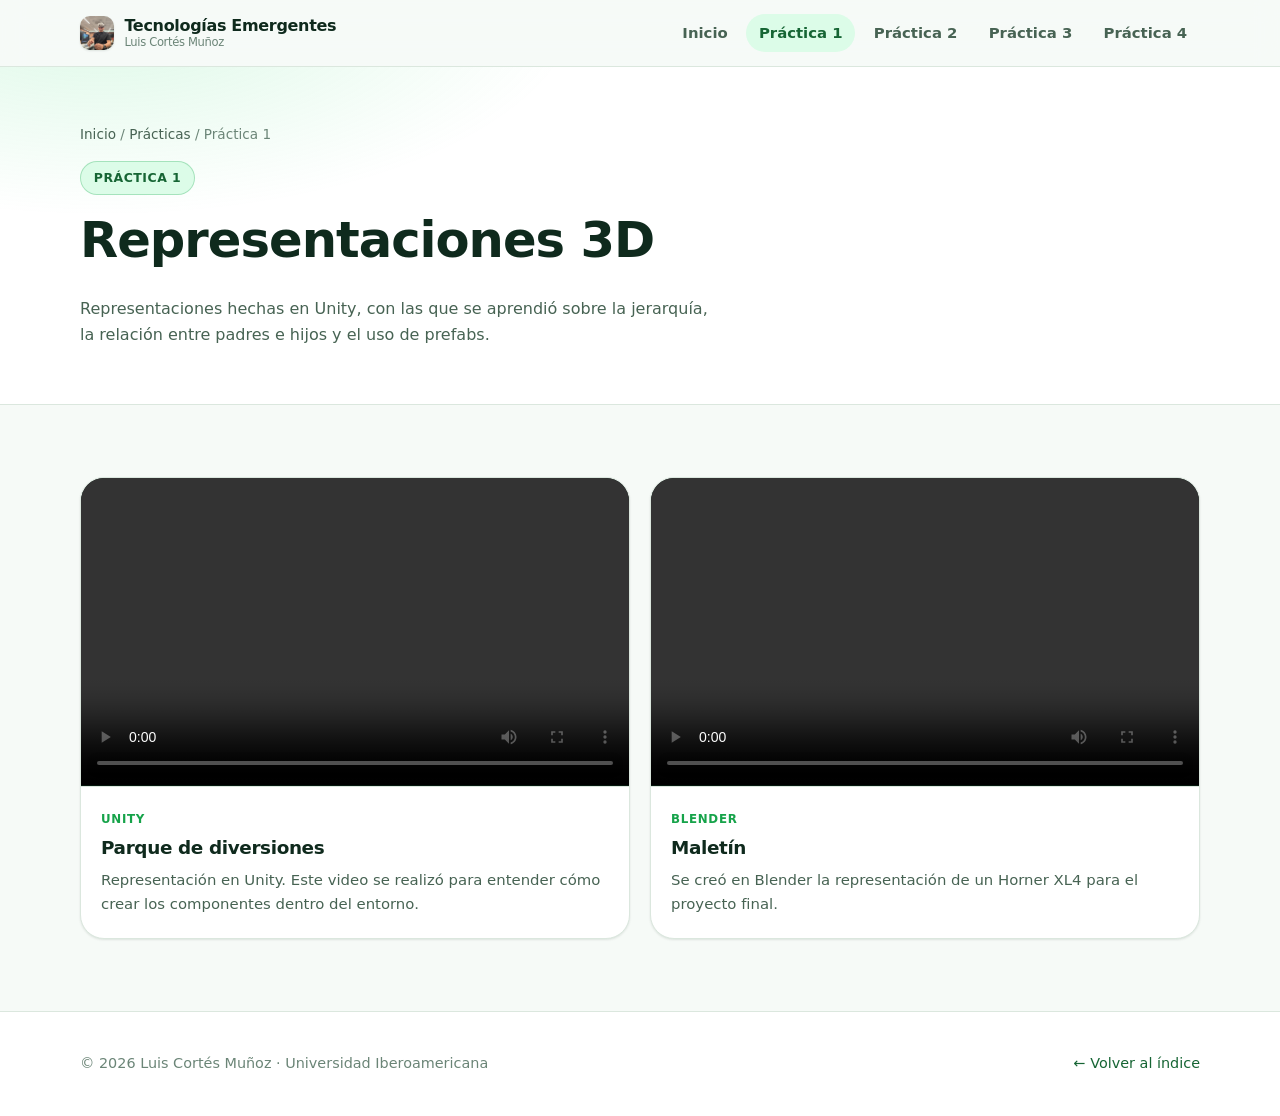
==== commit c5cea5a0: "Agrega la Practica 3 de rampa, colliders y colisiones - Nueva pagina practica-3.html con objetivo, c" ====
--- a/practica-1.html
+++ b/practica-1.html
@@ -28,6 +28,7 @@
         <li><a href="index.html">Inicio</a></li>
         <li><a class="is-active" href="practica-1.html">Práctica 1</a></li>
         <li><a href="practica-2.html">Práctica 2</a></li>
+        <li><a href="practica-3.html">Práctica 3</a></li>
         <li><a href="practica-4.html">Práctica 4</a></li>
       </ul>
     </div>
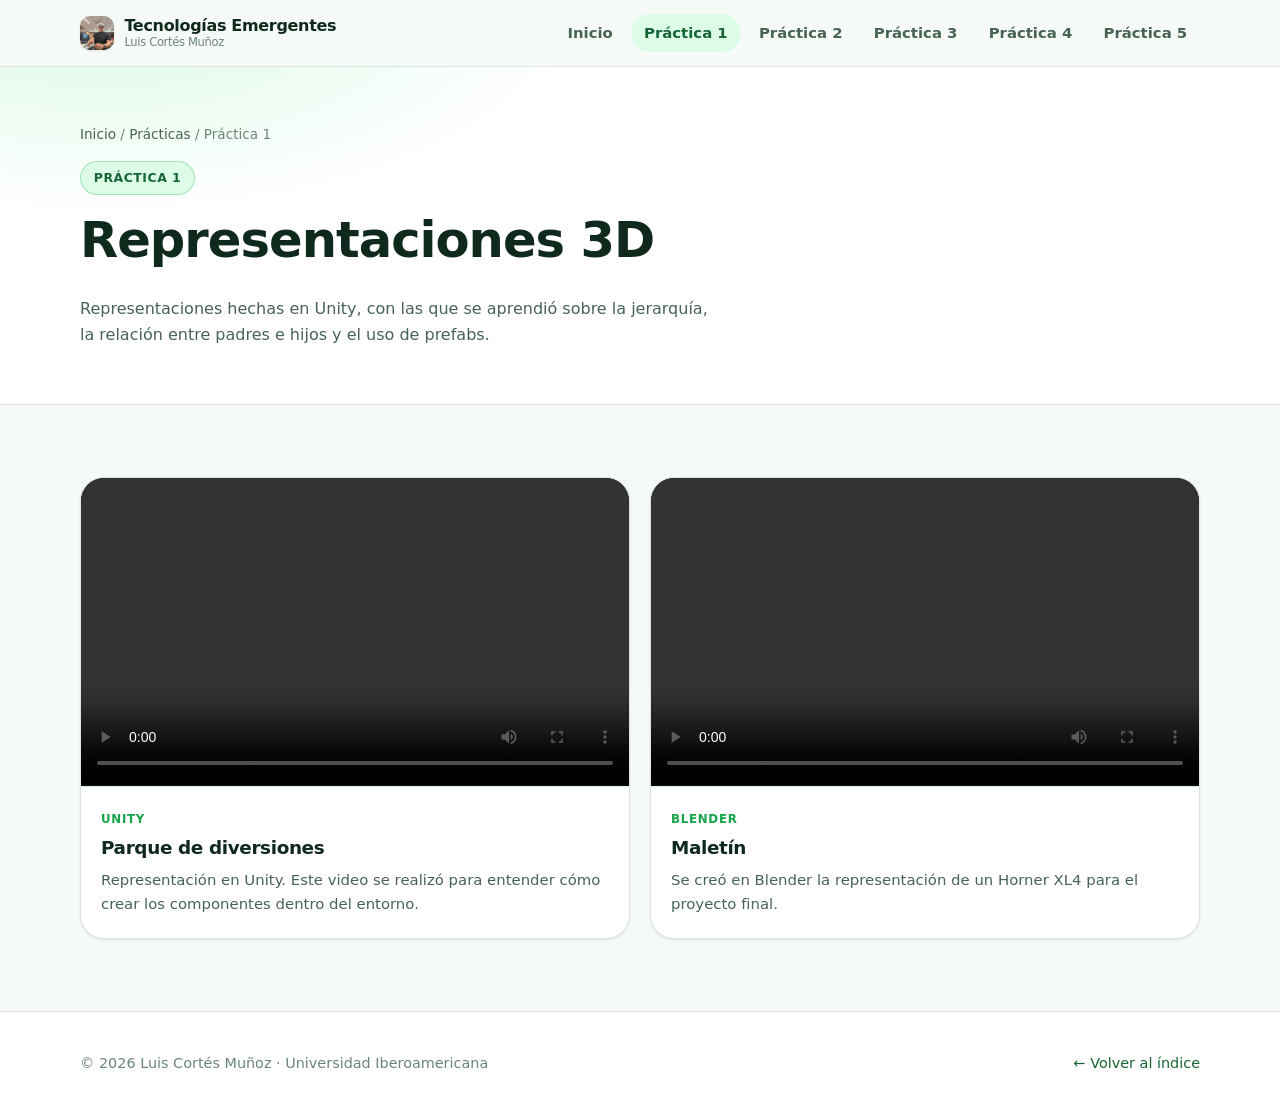
==== commit 580c1252: "Agrega la Practica 5 de figuras tocables y comunicacion MQTT - Nueva pagina practica-5.html con obje" ====
--- a/practica-1.html
+++ b/practica-1.html
@@ -30,6 +30,7 @@
         <li><a href="practica-2.html">Práctica 2</a></li>
         <li><a href="practica-3.html">Práctica 3</a></li>
         <li><a href="practica-4.html">Práctica 4</a></li>
+        <li><a href="practica-5.html">Práctica 5</a></li>
       </ul>
     </div>
   </header>
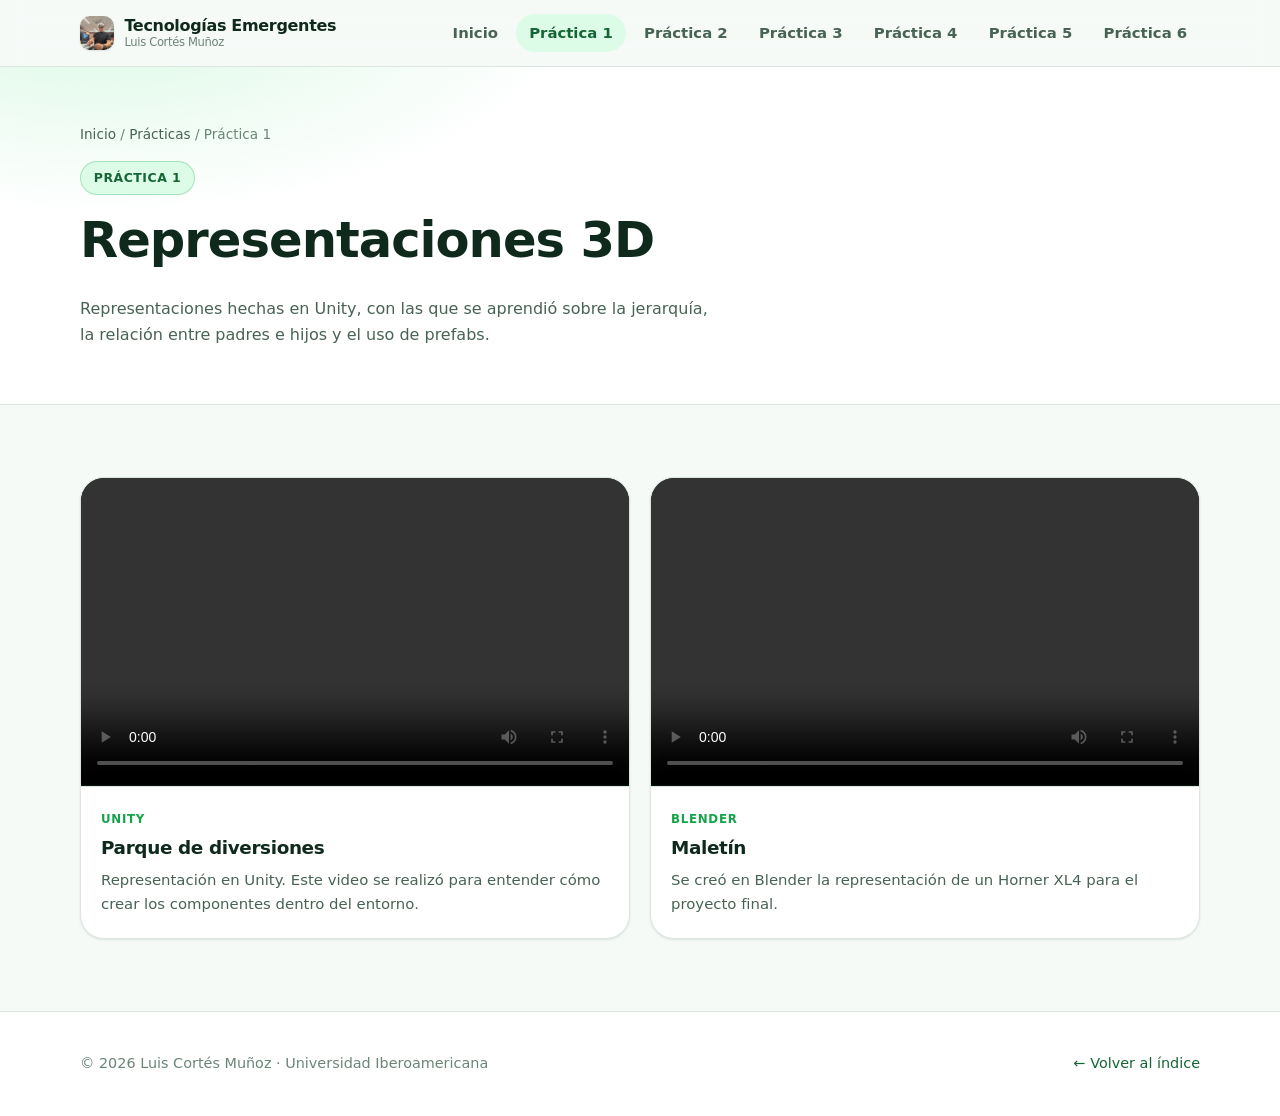
==== commit c1a3afb0: "Agrega la Practica 6 del carrito virtual controlado con ESP32 y MQTT - Nueva pagina practica-6.html " ====
--- a/practica-1.html
+++ b/practica-1.html
@@ -31,6 +31,7 @@
         <li><a href="practica-3.html">Práctica 3</a></li>
         <li><a href="practica-4.html">Práctica 4</a></li>
         <li><a href="practica-5.html">Práctica 5</a></li>
+        <li><a href="practica-6.html">Práctica 6</a></li>
       </ul>
     </div>
   </header>
